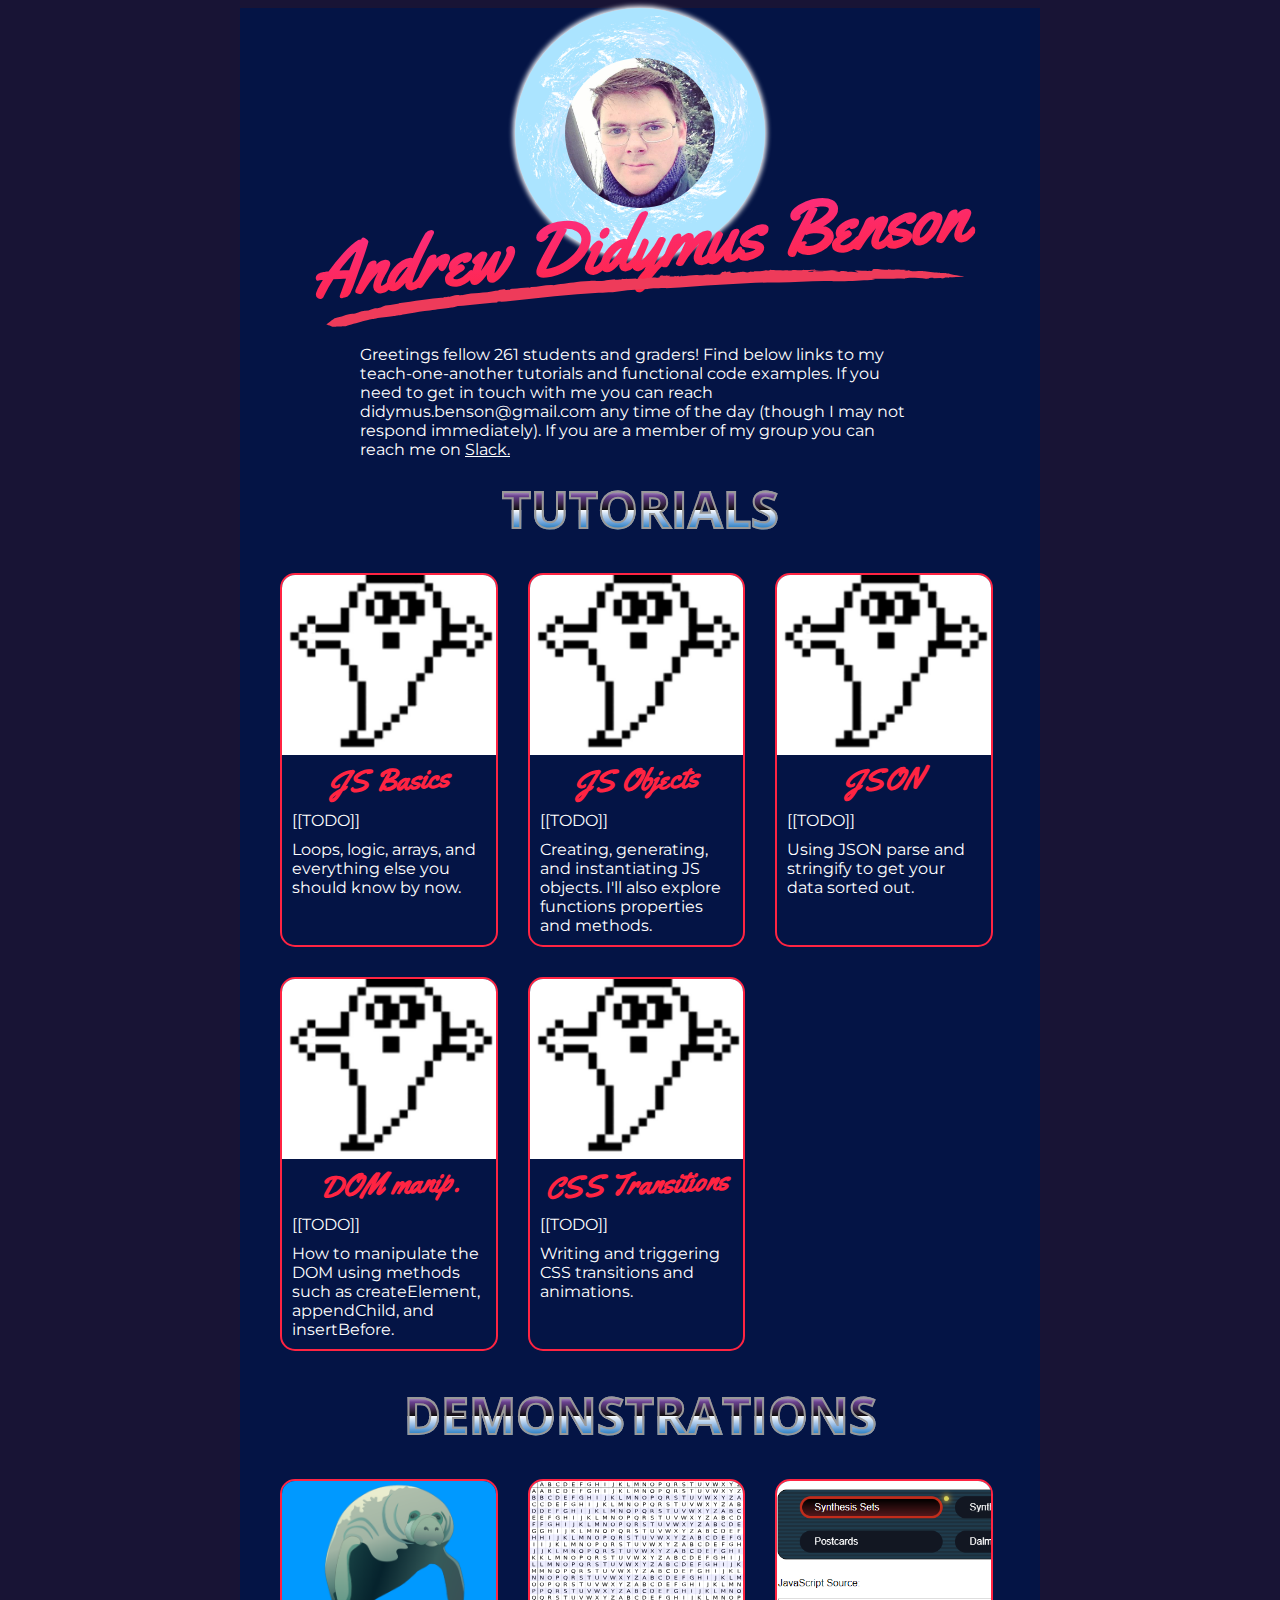
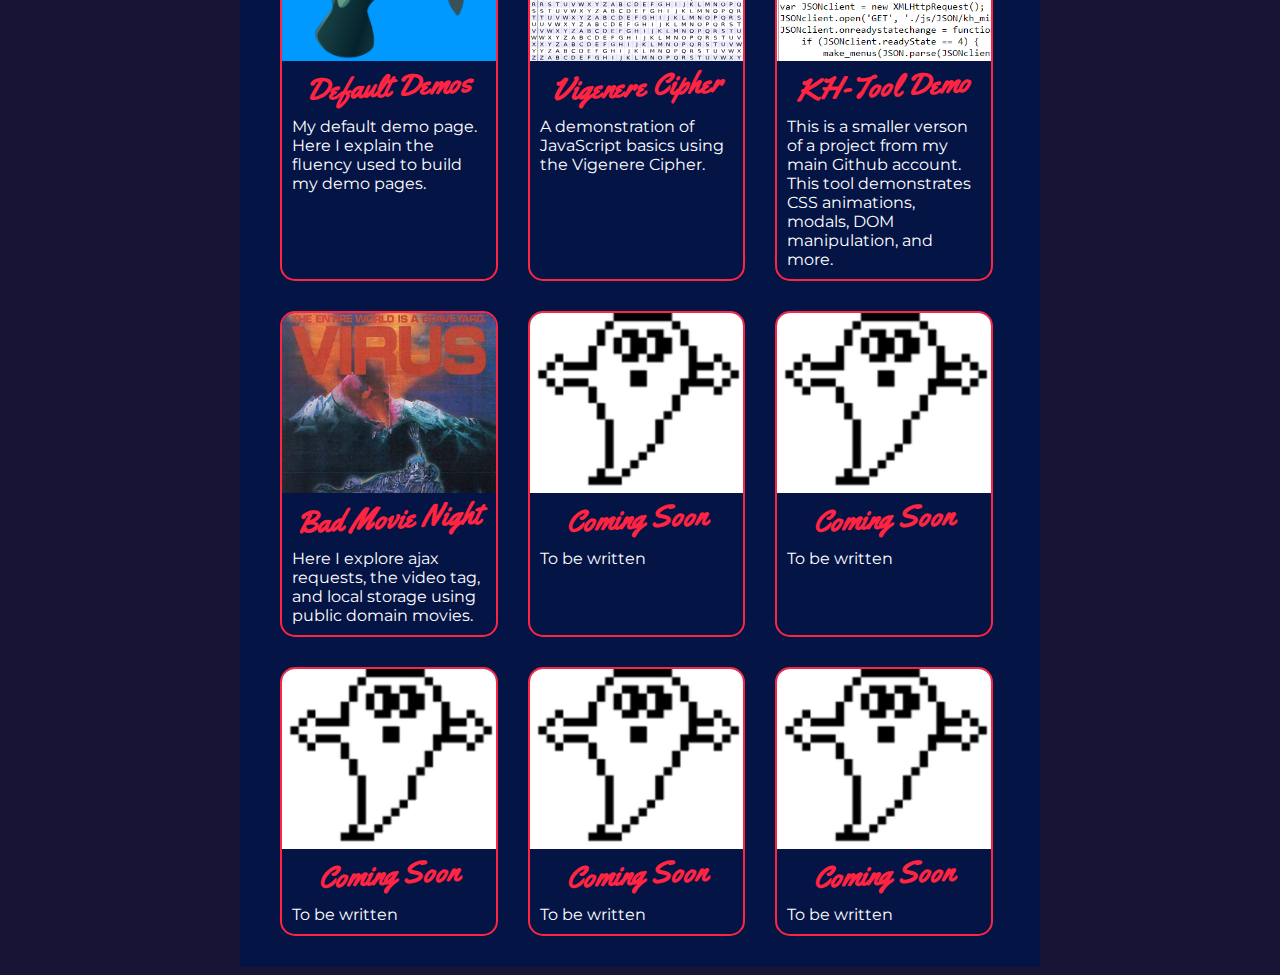
==== cit261/index.html @ 69001c37 "updated cit261 links" ====
<!doctype html>

<html lang="en">

<head>
    <meta charset="utf-8">

    <title>Andrew Didymus Benson</title>

    <link rel="stylesheet" href="../styles.css">

    <link href="https://fonts.googleapis.com/css?family=Sarina|Open+Sans:800|Yellowtail|Montserrat" rel="stylesheet">

</head>

<body>
    <script src="./scripts.js"></script>

    <div class="wrapper">
        <div class="rows">
            <div class="bg"></div>
            <div class="billboard">
                <div class="img-frame"></div>
                <div class="img-wrap"><img id="selfie" src="../img/me.jpg" alt="Dashing photo of Andrew Didymus Benson wearing a fetching scarf."></div>

                <h1>Andrew Didymus Benson<div class="stroke"></div></h1>

                <p class="subtitle">Greetings fellow 261 students and graders! Find below links to my teach-one-another tutorials and functional code examples. If you need to get in touch with me you can reach didymus.benson@gmail.com any time of the day (though I may not respond immediately). If you are a member of my group you can reach me on <a href="https://cit261-fall17.slack.com">Slack.</a></p>

            </div>




            <div class="projects">
                 <h2>TUTORIALS</h2>
                <div class="cards">

                    <div class="card">
                        <a href="#">
                            <div class="card-img">
                                <img src="../img/mystery.jpg">
                            </div>
                            <div class="card-title">
                                <h3>JS Basics</h3>
                            </div>
                            <div class="card-display">
                                <p>[[TODO]]</p>
                                <p>Loops, logic, arrays, and everything else you should know by now.</p>
                            </div>
                        </a>
                    </div>
                                        <div class="card">
                        <a href="#">
                            <div class="card-img">
                                <img src="../img/mystery.jpg">
                            </div>
                            <div class="card-title">
                                <h3>JS Objects</h3>
                            </div>
                            <div class="card-display">
                                <p>[[TODO]]</p>
                                <p>Creating, generating, and instantiating JS objects. I'll also explore functions properties and methods.</p>
                            </div>
                        </a>
                    </div>
                    <div class="card">
                        <a href="#">
                            <div class="card-img">
                                <img src="../img/mystery.jpg">
                            </div>
                            <div class="card-title">
                                <h3>JSON</h3>
                            </div>
                            <div class="card-display">
                                <p>[[TODO]]</p>
                                <p>Using JSON parse and stringify to get your data sorted out.</p>
                            </div>
                        </a>
                    </div>

                                        <div class="card">
                        <a href="#">
                            <div class="card-img">
                                <img src="../img/mystery.jpg">
                            </div>
                            <div class="card-title">
                                <h3>DOM manip.</h3>
                            </div>
                            <div class="card-display">
                                <p>[[TODO]]</p>
                                <p>How to manipulate the DOM using methods such as createElement, appendChild, and insertBefore.</p>
                            </div>
                        </a>
                    </div>
                                        <div class="card">
                        <a href="#">
                            <div class="card-img">
                                <img src="../img/mystery.jpg">
                            </div>
                            <div class="card-title">
                                <h3>CSS Transitions</h3>
                            </div>
                            <div class="card-display">
                                <p>[[TODO]]</p>
                                <p>Writing and triggering CSS transitions and animations.</p>
                            </div>
                        </a>
                    </div>


                </div>
                <h2>DEMONSTRATIONS</h2>
                <div class="cards">
                    <div class="card">
                        <a href="./examples/default.html">
                            <div class="card-img">
                                <img src="../img/hue.PNG">
                            </div>
                            <div class="card-title">
                                <h3>Default Demos</h3>
                            </div>
                            <div class="card-display">
                                <p>My default demo page. Here I explain the fluency used to build my demo pages.</p>
                            </div>
                        </a>
                    </div>
                    <div class="card">
                        <a href="./examples/vigenere.html">
                            <div class="card-img">
                                <img src="../img/vigenere.svg">
                            </div>
                            <div class="card-title">
                                <h3>Vigenere Cipher</h3>
                            </div>
                            <div class="card-display">
                                <p>A demonstration of JavaScript basics using the Vigenere Cipher.</p>
                            </div>
                        </a>
                    </div>

                    <div class="card">
                        <a href="./examples/mini_kh_tool.html">
                            <div class="card-img">
                                <img src="../img/khtooldemo.PNG">
                            </div>
                            <div class="card-title">
                                <h3>KH-Tool Demo</h3>
                            </div>
                            <div class="card-display">
                                <p>This is a smaller verson of a project from my main Github account. This tool demonstrates CSS animations, modals, DOM manipulation, and more.</p>
                            </div>
                        </a>
                    </div>
                    <div class="card">
                        <a href="./examples/video_ajax_local.html">
                            <div class="card-img">
                                <img src="../img/virus.PNG">
                            </div>
                            <div class="card-title">
                                <h3>Bad Movie Night</h3>
                            </div>
                            <div class="card-display">
                                <p>Here I explore ajax requests, the video tag, and local storage using public domain movies.</p>
                            </div>
                        </a>
                    </div>
                    <div class="card">
                        <a href="#">
                            <div class="card-img">
                                <img src="../img/mystery.jpg">
                            </div>
                            <div class="card-title">
                                <h3>Coming Soon</h3>
                            </div>
                            <div class="card-display">
                                <p>To be written</p>
                            </div>
                        </a>
                    </div>
                    <div class="card">
                        <a href="#">
                            <div class="card-img">
                                <img src="../img/mystery.jpg">
                            </div>
                            <div class="card-title">
                                <h3>Coming Soon</h3>
                            </div>
                            <div class="card-display">
                                <p>To be written</p>
                            </div>
                        </a>
                    </div>
                                        <div class="card">
                        <a href="#">
                            <div class="card-img">
                                <img src="../img/mystery.jpg">
                            </div>
                            <div class="card-title">
                                <h3>Coming Soon</h3>
                            </div>
                            <div class="card-display">
                                <p>To be written</p>
                            </div>
                        </a>
                    </div>
                    <div class="card">
                        <a href="#">
                            <div class="card-img">
                                <img src="../img/mystery.jpg">
                            </div>
                            <div class="card-title">
                                <h3>Coming Soon</h3>
                            </div>
                            <div class="card-display">
                                <p>To be written</p>
                            </div>
                        </a>
                    </div>
                    <div class="card">
                        <a href="#">
                            <div class="card-img">
                                <img src="../img/mystery.jpg">
                            </div>
                            <div class="card-title">
                                <h3>Coming Soon</h3>
                            </div>
                            <div class="card-display">
                                <p>To be written</p>
                            </div>
                        </a>
                    </div>

                </div>
                <div>
                    <p class="subtitle"></p>
                </div>
            </div>
        </div>


    </div>
</body>

</html>
---- styles.css ----
body{background:#181435;}
/****** GLOBAL STYLES ****************/
.img-wrap{border-radius:9999em; height:150px; width:150px; position:relative; overflow:hidden;display:inline-block;}
.img-wrap img{ width:100%;}
#selfie{margin-top:-10px;}
/*************************************/
.img-frame{position:absolute;border-radius:9999em;height:250px;width:250px;left:calc(50% - 125px); top:0px;
background:#C1E3FE;
background-image:url('./img/moon.PNG');
 background-size:cover;

     box-shadow: 0 0 5px 2px #fff;
    box-sizing:border-box;
}


h1{margin-top:-20px;position:relative;font-family:'Yellowtail',sans-serif;color:#FF2442; font-size:75px;
  background: -webkit-linear-gradient(#FB2F88, #FF2442);
  -webkit-background-clip: text;
  -webkit-text-fill-color: transparent;

    z-index:1;
    transform:rotate(-5deg);
}
.stroke{position:absolute;
    z-index:0;
    background-image:url('./img/underline.svg');background-repeat:no-repeat; background-size:100% 100%;
    height:30px;width:80%;left:10%;bottom:-10px;

}



h2{margin:15px;
    font-family:'Open Sans',sans-serif;color:#FEC900;font-size:50px;font-weight:bold;

  background: rgba(252,242,253,1);
background: -moz-linear-gradient(top, rgba(252,242,253,1) 0%, rgba(252,242,253,1) 18%, rgba(106,65,144,1) 31%, rgba(15,13,15,1) 51%, rgba(253,253,255,1) 51%, rgba(124,171,222,1) 68%, rgba(0,106,181,1) 83%, rgba(0,0,0,1) 91%, rgba(0,0,0,1) 100%);
background: -webkit-gradient(left top, left bottom, color-stop(0%, rgba(252,242,253,1)), color-stop(18%, rgba(252,242,253,1)), color-stop(31%, rgba(106,65,144,1)), color-stop(51%, rgba(15,13,15,1)), color-stop(51%, rgba(253,253,255,1)), color-stop(68%, rgba(124,171,222,1)), color-stop(83%, rgba(0,106,181,1)), color-stop(91%, rgba(0,0,0,1)), color-stop(100%, rgba(0,0,0,1)));
background: -webkit-linear-gradient(top, rgba(252,242,253,1) 0%, rgba(252,242,253,1) 18%, rgba(106,65,144,1) 31%, rgba(15,13,15,1) 51%, rgba(253,253,255,1) 51%, rgba(124,171,222,1) 68%, rgba(0,106,181,1) 83%, rgba(0,0,0,1) 91%, rgba(0,0,0,1) 100%);
background: -o-linear-gradient(top, rgba(252,242,253,1) 0%, rgba(252,242,253,1) 18%, rgba(106,65,144,1) 31%, rgba(15,13,15,1) 51%, rgba(253,253,255,1) 51%, rgba(124,171,222,1) 68%, rgba(0,106,181,1) 83%, rgba(0,0,0,1) 91%, rgba(0,0,0,1) 100%);
background: -ms-linear-gradient(top, rgba(252,242,253,1) 0%, rgba(252,242,253,1) 18%, rgba(106,65,144,1) 31%, rgba(15,13,15,1) 51%, rgba(253,253,255,1) 51%, rgba(124,171,222,1) 68%, rgba(0,106,181,1) 83%, rgba(0,0,0,1) 91%, rgba(0,0,0,1) 100%);
background: linear-gradient(to bottom, rgba(252,242,253,1) 0%, rgba(252,242,253,1) 18%, rgba(106,65,144,1) 31%, rgba(15,13,15,1) 51%, rgba(253,253,255,1) 51%, rgba(124,171,222,1) 68%, rgba(0,106,181,1) 83%, rgba(0,0,0,1) 91%, rgba(0,0,0,1) 100%);
filter: progid:DXImageTransform.Microsoft.gradient( startColorstr='#fcf2fd', endColorstr='#000000', GradientType=0 );

  -webkit-background-clip: text;
  -webkit-text-fill-color: transparent;

    /*Make it better */
   -webkit-text-stroke: 2px #999;

}



.wrapper{display:flex; clear:both; justify-content:center;align-items:center;}

.rows{text-align:center;width:800px;position:relative; background:#041445;min-height:100vh;}
.billboard{ padding-top:50px;}
.subtitle{color:white; font-family:'Montserrat',sans-serif;width:70%;margin-left:15%; text-align:left;}
.projects{padding:0px 25px;
/*    background-image:url('./img/rwave.svg');*/

    background-repeat:no-repeat; background-position:center;

}


.centered{text-align:center;}
.cards{display:flex;flex-flow:row wrap;}
.card:hover{box-shadow:0px 0px 3px 2px #FF2442; transition:0.2s ease-out; transform: scale(1.05);}

.card{
    flex: 0 calc(33% - 34px);
    min-height:250px;
    border-radius:15px;
    overflow:hidden;
    margin:15px;

    transition:0.2s ease-out;
    border:2px solid #FF2442;
    font-family:'Montserrat',sans-serif;
}

.card-img{width:100%;height:180px; overflow:hidden;}
.card-img img{ height:180px;min-width:100%;}
.card-title h3{margin:5px;font-family:'Yellowtail';font-size:30px; color:#FF2442;font-weight:bold;transform:rotate(-3deg);}
.card-display p{margin:10px;text-align:left;}
.card a{text-decoration:none; color:white;}
.subtitle a{color:white;}



/*************** CIT 261 ********************/
#cit261{    width:40%; margin-left:30%;}
 .cit261{
     text-decoration:none;
      background-image:url(./img/moon2.svg);
     background-color:#ffc55a;
     background-size:20% auto;
     background-repeat:no-repeat;
     background-position:center 60px;
    border:2px solid #FF2442;
    border-radius:15px;
     transition: 0.2s ease-out;
}
.cit261:hover{
    background-position:center center;
    background-size:110% auto;
    box-shadow:0px 0px 3px 2px #FF2442;
    transform: scale(1.05);
    transition:scale 0.2s ease-out, background .5s ease-out;
}

.cit261 p{ transform:rotate(-3deg);padding:5px 10px;margin:0;    }
.cit261link{
    font-family:'Yellowtail';
    font-size:30px;
    color: #FF2442;
    font-weight:bold;
    text-decoration:none;
}



/***********************************************************************************
************** MEDIA SCREENS *******************************************************
***********************************************************************************/
/* Smartphones (portrait and landscape) ----------- */
@media only screen and (min-device-width : 320px) and (max-device-width : 480px) {
/* Styles */
}

/* Smartphones (landscape) ----------- */
@media only screen and (min-width : 321px) {
/* Styles */
}

/* Smartphones (portrait) ----------- */
@media only screen and (max-width : 320px) {
/* Styles */
}

/* iPads (portrait and landscape) ----------- */
@media only screen and (min-device-width : 768px) and (max-device-width : 1024px) {
/* Styles */
}

/* iPads (landscape) ----------- */
@media only screen and (min-device-width : 768px) and (max-device-width : 1024px) and (orientation : landscape) {
/* Styles */
}

/* iPads (portrait) ----------- */
@media only screen and (min-device-width : 768px) and (max-device-width : 1024px) and (orientation : portrait) {
/* Styles */
}
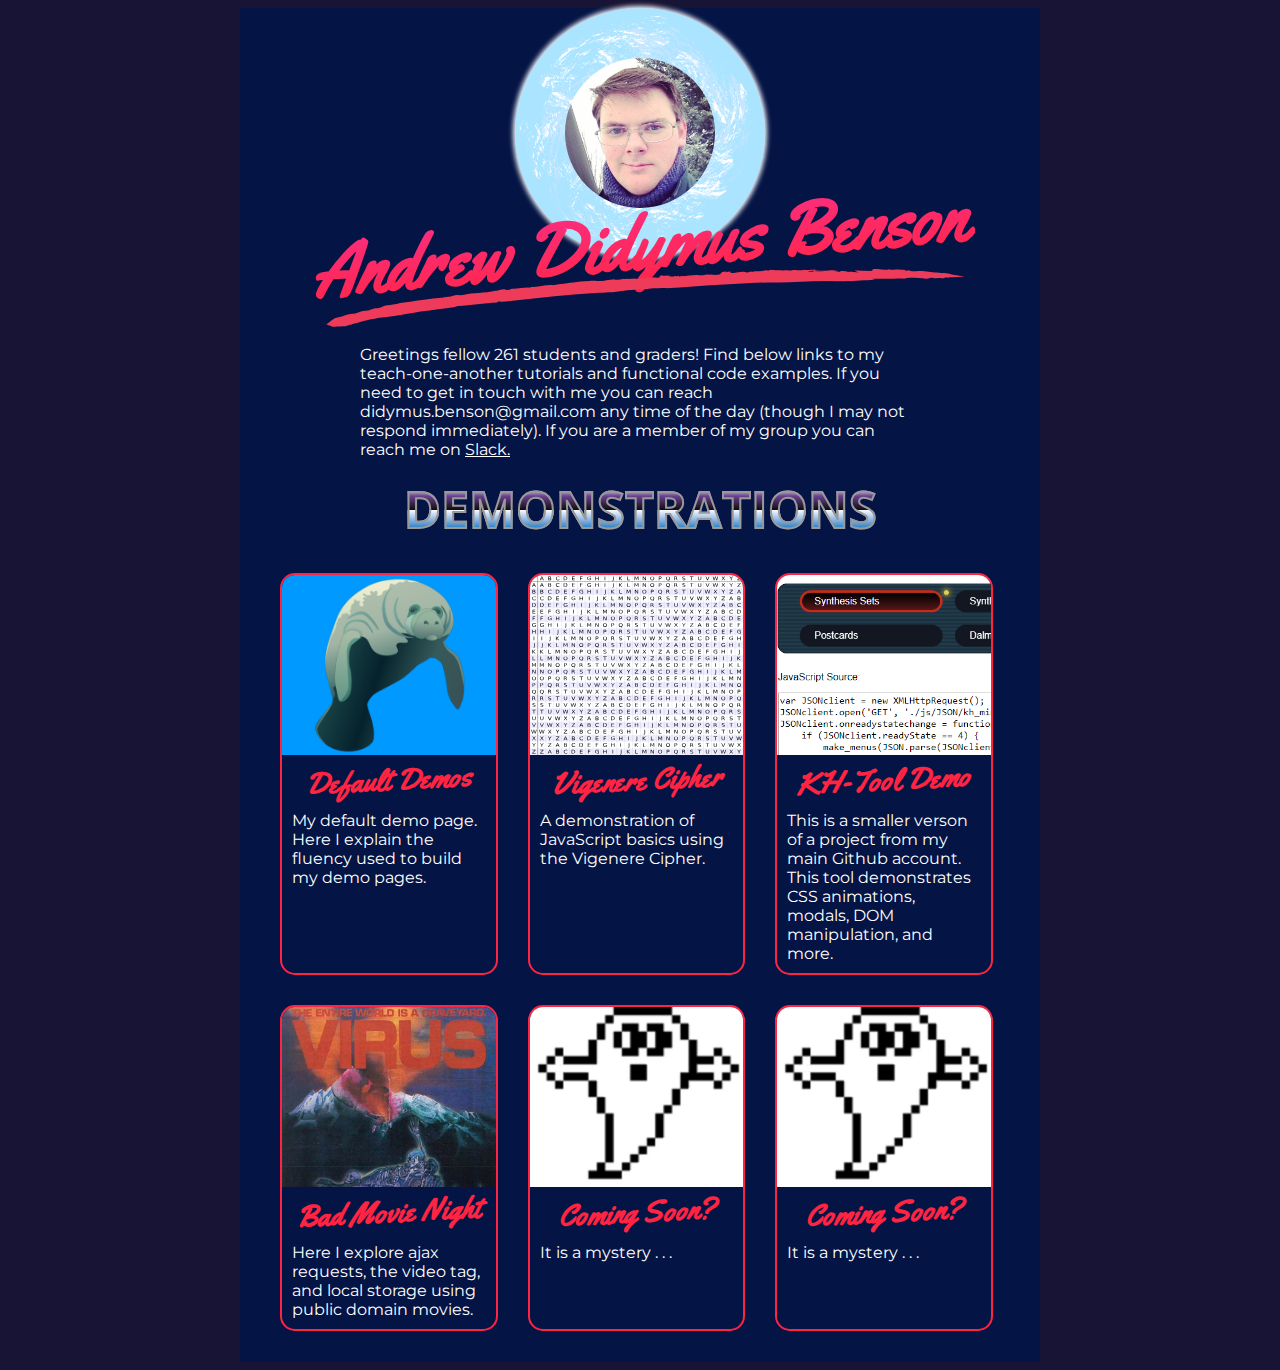
==== commit 4e9bbd7f: "blah fix" ====
--- a/cit261/index.html
+++ b/cit261/index.html
@@ -1,115 +1,23 @@
 <!doctype html>
-
 <html lang="en">
-
 <head>
     <meta charset="utf-8">
-
     <title>Andrew Didymus Benson</title>
-
     <link rel="stylesheet" href="../styles.css">
-
     <link href="https://fonts.googleapis.com/css?family=Sarina|Open+Sans:800|Yellowtail|Montserrat" rel="stylesheet">
-
 </head>
-
 <body>
     <script src="./scripts.js"></script>
-
     <div class="wrapper">
         <div class="rows">
             <div class="bg"></div>
             <div class="billboard">
                 <div class="img-frame"></div>
                 <div class="img-wrap"><img id="selfie" src="../img/me.jpg" alt="Dashing photo of Andrew Didymus Benson wearing a fetching scarf."></div>
-
                 <h1>Andrew Didymus Benson<div class="stroke"></div></h1>
-
                 <p class="subtitle">Greetings fellow 261 students and graders! Find below links to my teach-one-another tutorials and functional code examples. If you need to get in touch with me you can reach didymus.benson@gmail.com any time of the day (though I may not respond immediately). If you are a member of my group you can reach me on <a href="https://cit261-fall17.slack.com">Slack.</a></p>
-
             </div>
-
-
-
-
             <div class="projects">
-                 <h2>TUTORIALS</h2>
-                <div class="cards">
-
-                    <div class="card">
-                        <a href="#">
-                            <div class="card-img">
-                                <img src="../img/mystery.jpg">
-                            </div>
-                            <div class="card-title">
-                                <h3>JS Basics</h3>
-                            </div>
-                            <div class="card-display">
-                                <p>[[TODO]]</p>
-                                <p>Loops, logic, arrays, and everything else you should know by now.</p>
-                            </div>
-                        </a>
-                    </div>
-                                        <div class="card">
-                        <a href="#">
-                            <div class="card-img">
-                                <img src="../img/mystery.jpg">
-                            </div>
-                            <div class="card-title">
-                                <h3>JS Objects</h3>
-                            </div>
-                            <div class="card-display">
-                                <p>[[TODO]]</p>
-                                <p>Creating, generating, and instantiating JS objects. I'll also explore functions properties and methods.</p>
-                            </div>
-                        </a>
-                    </div>
-                    <div class="card">
-                        <a href="#">
-                            <div class="card-img">
-                                <img src="../img/mystery.jpg">
-                            </div>
-                            <div class="card-title">
-                                <h3>JSON</h3>
-                            </div>
-                            <div class="card-display">
-                                <p>[[TODO]]</p>
-                                <p>Using JSON parse and stringify to get your data sorted out.</p>
-                            </div>
-                        </a>
-                    </div>
-
-                                        <div class="card">
-                        <a href="#">
-                            <div class="card-img">
-                                <img src="../img/mystery.jpg">
-                            </div>
-                            <div class="card-title">
-                                <h3>DOM manip.</h3>
-                            </div>
-                            <div class="card-display">
-                                <p>[[TODO]]</p>
-                                <p>How to manipulate the DOM using methods such as createElement, appendChild, and insertBefore.</p>
-                            </div>
-                        </a>
-                    </div>
-                                        <div class="card">
-                        <a href="#">
-                            <div class="card-img">
-                                <img src="../img/mystery.jpg">
-                            </div>
-                            <div class="card-title">
-                                <h3>CSS Transitions</h3>
-                            </div>
-                            <div class="card-display">
-                                <p>[[TODO]]</p>
-                                <p>Writing and triggering CSS transitions and animations.</p>
-                            </div>
-                        </a>
-                    </div>
-
-
-                </div>
                 <h2>DEMONSTRATIONS</h2>
                 <div class="cards">
                     <div class="card">
@@ -138,7 +46,6 @@
                             </div>
                         </a>
                     </div>
-
                     <div class="card">
                         <a href="./examples/mini_kh_tool.html">
                             <div class="card-img">
@@ -171,10 +78,10 @@
                                 <img src="../img/mystery.jpg">
                             </div>
                             <div class="card-title">
-                                <h3>Coming Soon</h3>
+                                <h3>Coming Soon?</h3>
                             </div>
                             <div class="card-display">
-                                <p>To be written</p>
+                                <p>It is a mystery . . . </p>
                             </div>
                         </a>
                     </div>
@@ -184,62 +91,19 @@
                                 <img src="../img/mystery.jpg">
                             </div>
                             <div class="card-title">
-                                <h3>Coming Soon</h3>
+                                <h3>Coming Soon?</h3>
                             </div>
                             <div class="card-display">
-                                <p>To be written</p>
+                                <p>It is a mystery . . .</p>
                             </div>
                         </a>
                     </div>
-                                        <div class="card">
-                        <a href="#">
-                            <div class="card-img">
-                                <img src="../img/mystery.jpg">
-                            </div>
-                            <div class="card-title">
-                                <h3>Coming Soon</h3>
-                            </div>
-                            <div class="card-display">
-                                <p>To be written</p>
-                            </div>
-                        </a>
-                    </div>
-                    <div class="card">
-                        <a href="#">
-                            <div class="card-img">
-                                <img src="../img/mystery.jpg">
-                            </div>
-                            <div class="card-title">
-                                <h3>Coming Soon</h3>
-                            </div>
-                            <div class="card-display">
-                                <p>To be written</p>
-                            </div>
-                        </a>
-                    </div>
-                    <div class="card">
-                        <a href="#">
-                            <div class="card-img">
-                                <img src="../img/mystery.jpg">
-                            </div>
-                            <div class="card-title">
-                                <h3>Coming Soon</h3>
-                            </div>
-                            <div class="card-display">
-                                <p>To be written</p>
-                            </div>
-                        </a>
-                    </div>
-
                 </div>
                 <div>
                     <p class="subtitle"></p>
                 </div>
             </div>
         </div>
-
-
     </div>
 </body>
-
 </html>
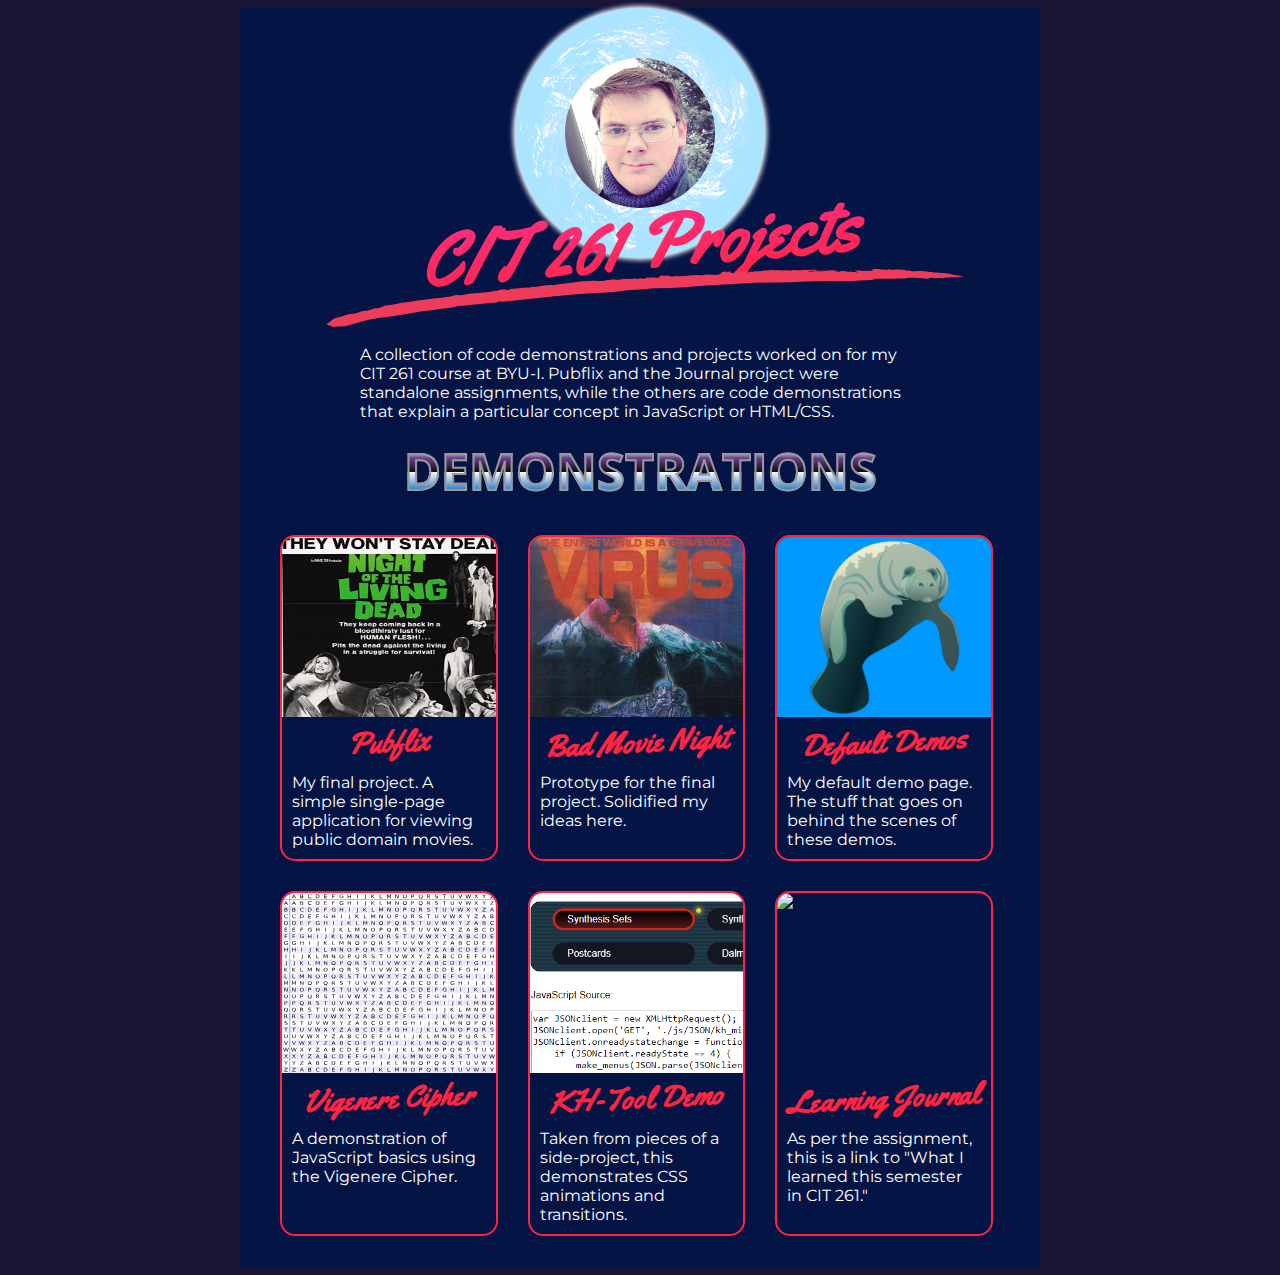
==== commit 1ea62f83: "post-semester cleanup" ====
--- a/cit261/index.html
+++ b/cit261/index.html
@@ -13,13 +13,41 @@
             <div class="bg"></div>
             <div class="billboard">
                 <div class="img-frame"></div>
-                <div class="img-wrap"><img id="selfie" src="../img/me.jpg" alt="Dashing photo of Andrew Didymus Benson wearing a fetching scarf."></div>
-                <h1>Andrew Didymus Benson<div class="stroke"></div></h1>
-                <p class="subtitle">Greetings fellow 261 students and graders! Find below links to my teach-one-another tutorials and functional code examples. If you need to get in touch with me you can reach didymus.benson@gmail.com any time of the day (though I may not respond immediately). If you are a member of my group you can reach me on <a href="https://cit261-fall17.slack.com">Slack.</a></p>
+                <div class="img-wrap">
+                    <img id="selfie" src="../img/me.jpg" alt="Dashing photo of Andrew Didymus Benson wearing a fetching scarf.">
+                </div>
+                <h1>CIT 261 Projects<div class="stroke"></div></h1>
+                <p class="subtitle">A collection of code demonstrations and projects worked on for my CIT 261 course at BYU-I. Pubflix and the Journal project were standalone assignments, while the others are code demonstrations that explain a particular concept in JavaScript or HTML/CSS.</p>
             </div>
             <div class="projects">
                 <h2>DEMONSTRATIONS</h2>
                 <div class="cards">
+                    <div class="card">
+                        <a href="./final">
+                            <div class="card-img">
+                                <img src="../img/livingdead.jpg">
+                            </div>
+                            <div class="card-title">
+                                <h3>Pubflix</h3>
+                            </div>
+                            <div class="card-display">
+                                <p>My final project. A simple single-page application for viewing public domain movies.</p>
+                            </div>
+                        </a>
+                    </div>
+                    <div class="card">
+                        <a href="./examples/video_ajax_local.html">
+                            <div class="card-img">
+                                <img src="../img/virus.PNG">
+                            </div>
+                            <div class="card-title">
+                                <h3>Bad Movie Night</h3>
+                            </div>
+                            <div class="card-display">
+                                <p>Prototype for the final project. Solidified my ideas here.</p>
+                            </div>
+                        </a>
+                    </div>
                     <div class="card">
                         <a href="./examples/default.html">
                             <div class="card-img">
@@ -29,7 +57,7 @@
                                 <h3>Default Demos</h3>
                             </div>
                             <div class="card-display">
-                                <p>My default demo page. Here I explain the fluency used to build my demo pages.</p>
+                                <p>My default demo page. The stuff that goes on behind the scenes of these demos.</p>
                             </div>
                         </a>
                     </div>
@@ -55,49 +83,25 @@
                                 <h3>KH-Tool Demo</h3>
                             </div>
                             <div class="card-display">
-                                <p>This is a smaller verson of a project from my main Github account. This tool demonstrates CSS animations, modals, DOM manipulation, and more.</p>
+                                <p>Taken from pieces of a side-project, this demonstrates CSS animations and transitions.</p>
                             </div>
                         </a>
                     </div>
                     <div class="card">
-                        <a href="./examples/video_ajax_local.html">
+                        <a href="./journal">
                             <div class="card-img">
-                                <img src="../img/virus.PNG">
+                                <img src="../img/moon.svg">
                             </div>
                             <div class="card-title">
-                                <h3>Bad Movie Night</h3>
+                                <h3>Learning Journal</h3>
                             </div>
                             <div class="card-display">
-                                <p>Here I explore ajax requests, the video tag, and local storage using public domain movies.</p>
+                                <p>As per the assignment, this is a link to "What I learned this semester in CIT 261."</p>
                             </div>
                         </a>
                     </div>
-                    <div class="card">
-                        <a href="#">
-                            <div class="card-img">
-                                <img src="../img/mystery.jpg">
-                            </div>
-                            <div class="card-title">
-                                <h3>Coming Soon?</h3>
-                            </div>
-                            <div class="card-display">
-                                <p>It is a mystery . . . </p>
-                            </div>
-                        </a>
-                    </div>
-                    <div class="card">
-                        <a href="#">
-                            <div class="card-img">
-                                <img src="../img/mystery.jpg">
-                            </div>
-                            <div class="card-title">
-                                <h3>Coming Soon?</h3>
-                            </div>
-                            <div class="card-display">
-                                <p>It is a mystery . . .</p>
-                            </div>
-                        </a>
-                    </div>
+
+
                 </div>
                 <div>
                     <p class="subtitle"></p>
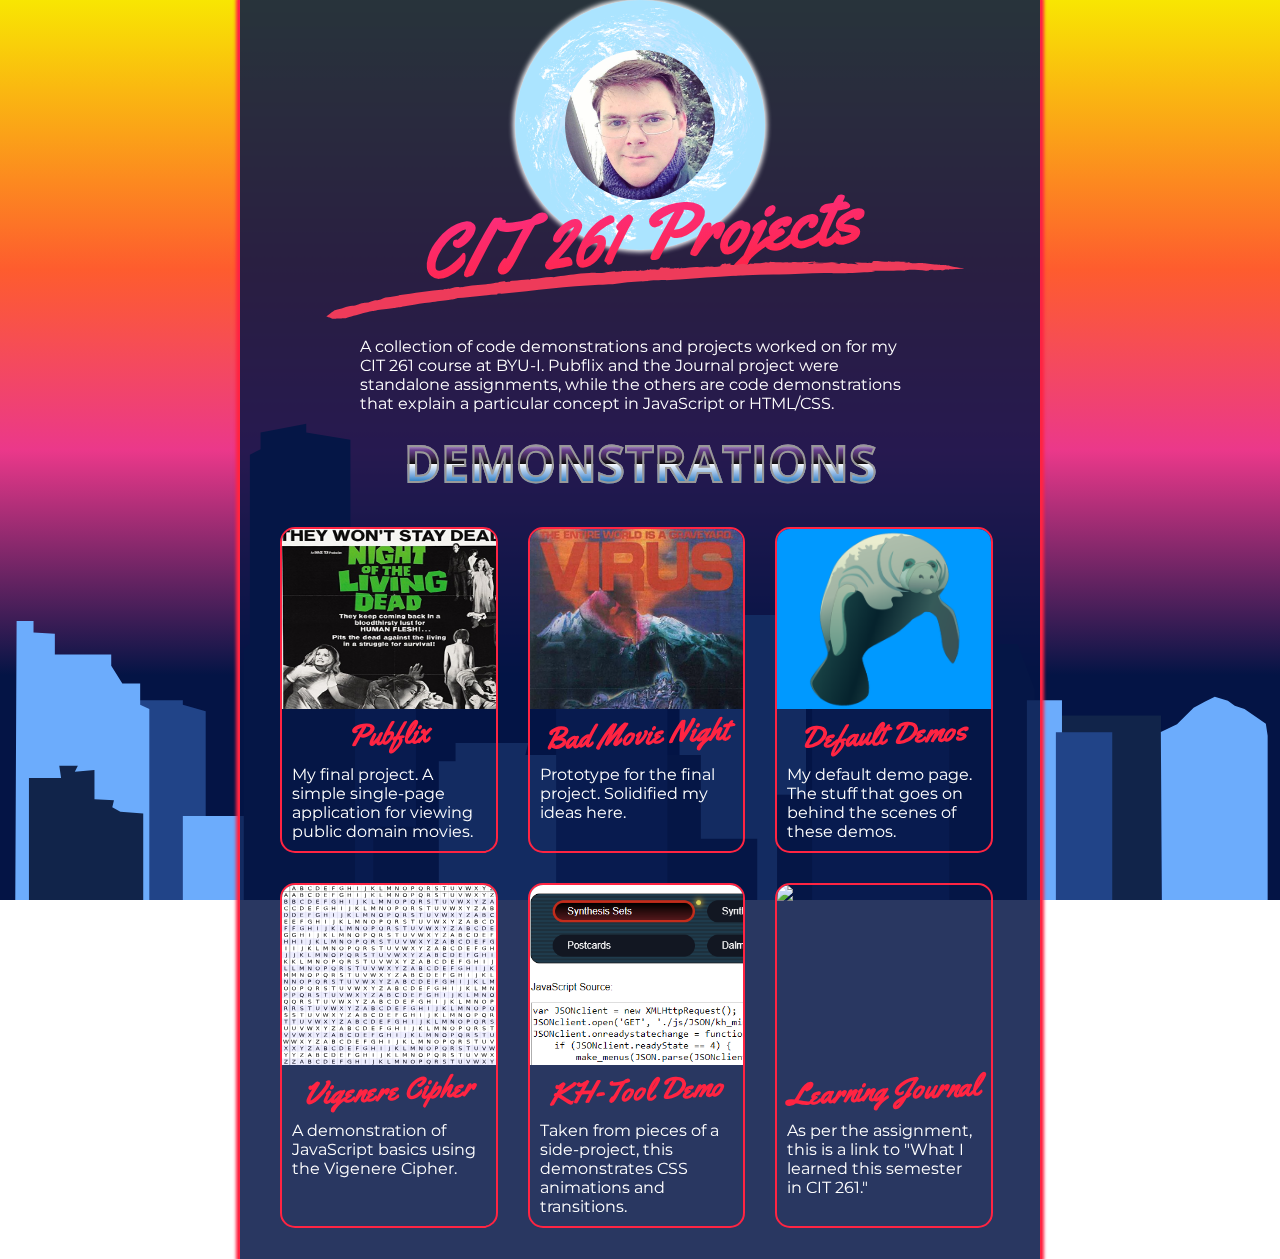
==== commit 86028fa9: "quick fixes" ====
--- a/cit261/index.html
+++ b/cit261/index.html
@@ -8,6 +8,7 @@
 </head>
 <body>
     <script src="./scripts.js"></script>
+    <div class="mybg"><img src="../img/skyline.svg"/></div>
     <div class="wrapper">
         <div class="rows">
             <div class="bg"></div>
--- a/styles.css
+++ b/styles.css
@@ -1,4 +1,18 @@
-body{background:#181435;}
+body{margin:0;
+    }
+.mybg{
+    height:100vh;
+    width:100vw;
+    position:fixed;
+    overflow:hidden;
+    background-attachment:fixed;
+    background-size:100vh 100vw;
+    background:linear-gradient(0deg, #041445 25%, #EB388A 50%, #FE5C2E 70%, #F8E602);
+}
+.mybg img{
+    position:absolute;
+    bottom:-50px;
+}
 /****** GLOBAL STYLES ****************/
 .img-wrap{border-radius:9999em; height:150px; width:150px; position:relative; overflow:hidden;display:inline-block;}
 .img-wrap img{ width:100%;}
@@ -55,7 +69,7 @@
 
 .wrapper{display:flex; clear:both; justify-content:center;align-items:center;}
 
-.rows{text-align:center;width:800px;position:relative; background:#041445;min-height:100vh;}
+.rows{text-align:center;width:800px;position:relative; border-left:2px solid #FF2442; border-right:2px solid #FF2442;;background:rgba(4,20,69,0.85);min-height:100vh; box-shadow:0px 0px 3px 2px #FF2442; }
 .billboard{ padding-top:50px;}
 .subtitle{color:white; font-family:'Montserrat',sans-serif;width:70%;margin-left:15%; text-align:left;}
 .projects{padding:0px 25px;
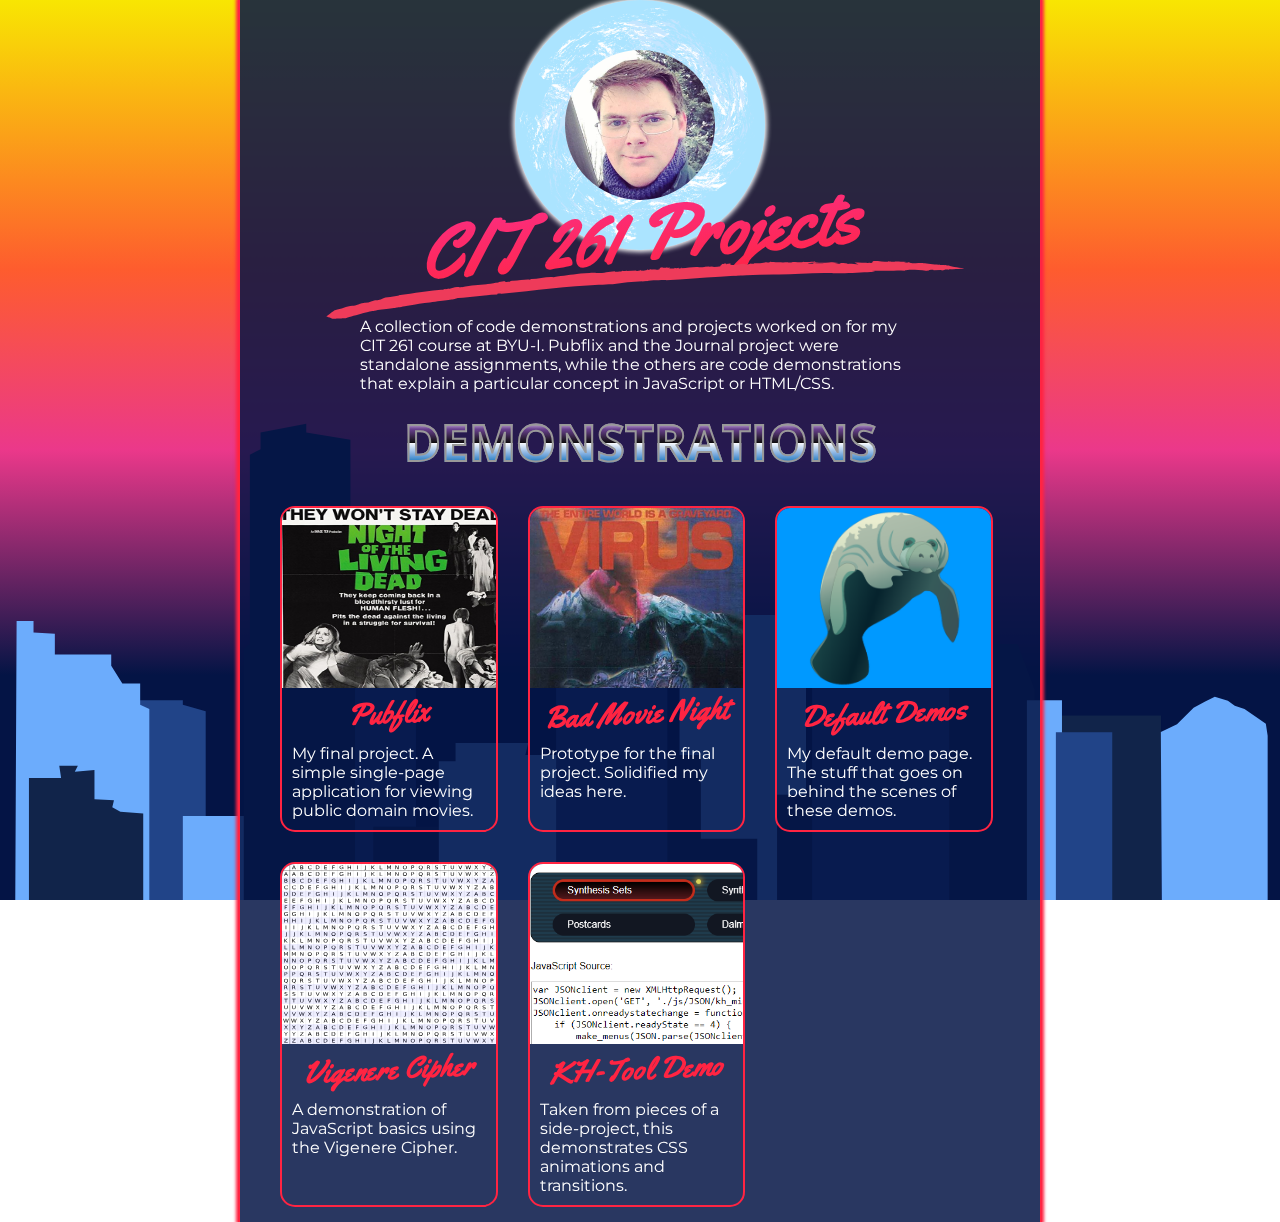
==== commit a200487e: "removed learning journal from repo" ====
--- a/cit261/index.html
+++ b/cit261/index.html
@@ -88,19 +88,7 @@
                             </div>
                         </a>
                     </div>
-                    <div class="card">
-                        <a href="./journal">
-                            <div class="card-img">
-                                <img src="../img/moon.svg">
-                            </div>
-                            <div class="card-title">
-                                <h3>Learning Journal</h3>
-                            </div>
-                            <div class="card-display">
-                                <p>As per the assignment, this is a link to "What I learned this semester in CIT 261."</p>
-                            </div>
-                        </a>
-                    </div>
+
 
 
                 </div>
--- a/styles.css
+++ b/styles.css
@@ -28,7 +28,7 @@
 }
 
 
-h1{margin-top:-20px;position:relative;font-family:'Yellowtail',sans-serif;color:#FF2442; font-size:75px;
+h1{margin-top:-20px;position:relative;font-family:'Yellowtail',sans-serif;color:#FF2442; font-size:75px; margin-bottom:30px;
   background: -webkit-linear-gradient(#FB2F88, #FF2442);
   -webkit-background-clip: text;
   -webkit-text-fill-color: transparent;
@@ -71,7 +71,7 @@
 
 .rows{text-align:center;width:800px;position:relative; border-left:2px solid #FF2442; border-right:2px solid #FF2442;;background:rgba(4,20,69,0.85);min-height:100vh; box-shadow:0px 0px 3px 2px #FF2442; }
 .billboard{ padding-top:50px;}
-.subtitle{color:white; font-family:'Montserrat',sans-serif;width:70%;margin-left:15%; text-align:left;}
+.subtitle{color:white; font-family:'Montserrat',sans-serif;width:70%;margin:0 auto; text-align:left;}
 .projects{padding:0px 25px;
 /*    background-image:url('./img/rwave.svg');*/
 
@@ -90,7 +90,7 @@
     border-radius:15px;
     overflow:hidden;
     margin:15px;
-
+    cursor:pointer;
     transition:0.2s ease-out;
     border:2px solid #FF2442;
     font-family:'Montserrat',sans-serif;
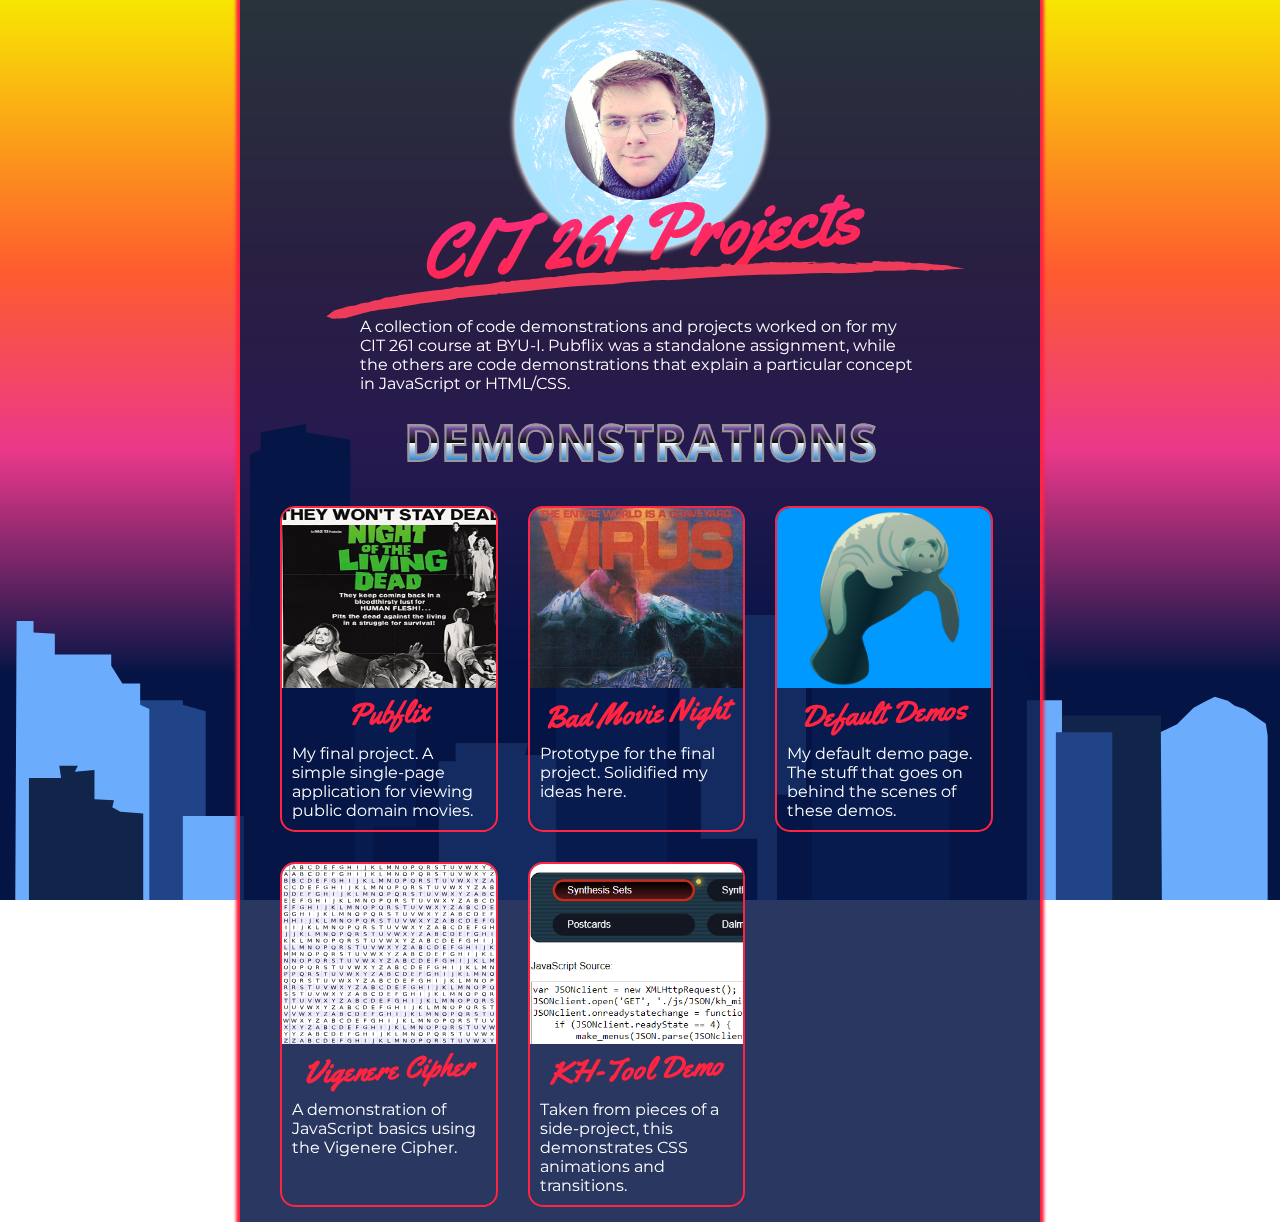
==== commit 2bd8ea9c: "modified some junk" ====
--- a/cit261/index.html
+++ b/cit261/index.html
@@ -18,7 +18,7 @@
                     <img id="selfie" src="../img/me.jpg" alt="Dashing photo of Andrew Didymus Benson wearing a fetching scarf.">
                 </div>
                 <h1>CIT 261 Projects<div class="stroke"></div></h1>
-                <p class="subtitle">A collection of code demonstrations and projects worked on for my CIT 261 course at BYU-I. Pubflix and the Journal project were standalone assignments, while the others are code demonstrations that explain a particular concept in JavaScript or HTML/CSS.</p>
+                <p class="subtitle">A collection of code demonstrations and projects worked on for my CIT 261 course at BYU-I. Pubflix was a standalone assignment, while the others are code demonstrations that explain a particular concept in JavaScript or HTML/CSS.</p>
             </div>
             <div class="projects">
                 <h2>DEMONSTRATIONS</h2>
--- a/styles.css
+++ b/styles.css
@@ -67,7 +67,7 @@
 
 
 
-.wrapper{display:flex; clear:both; justify-content:center;align-items:center;}
+.wrapper{display:flex; justify-content:center;align-items:center;}
 
 .rows{text-align:center;width:800px;position:relative; border-left:2px solid #FF2442; border-right:2px solid #FF2442;;background:rgba(4,20,69,0.85);min-height:100vh; box-shadow:0px 0px 3px 2px #FF2442; }
 .billboard{ padding-top:50px;}
@@ -134,7 +134,9 @@
     font-weight:bold;
     text-decoration:none;
 }
+/********************/
 
+/********************/
 
 
 /***********************************************************************************
